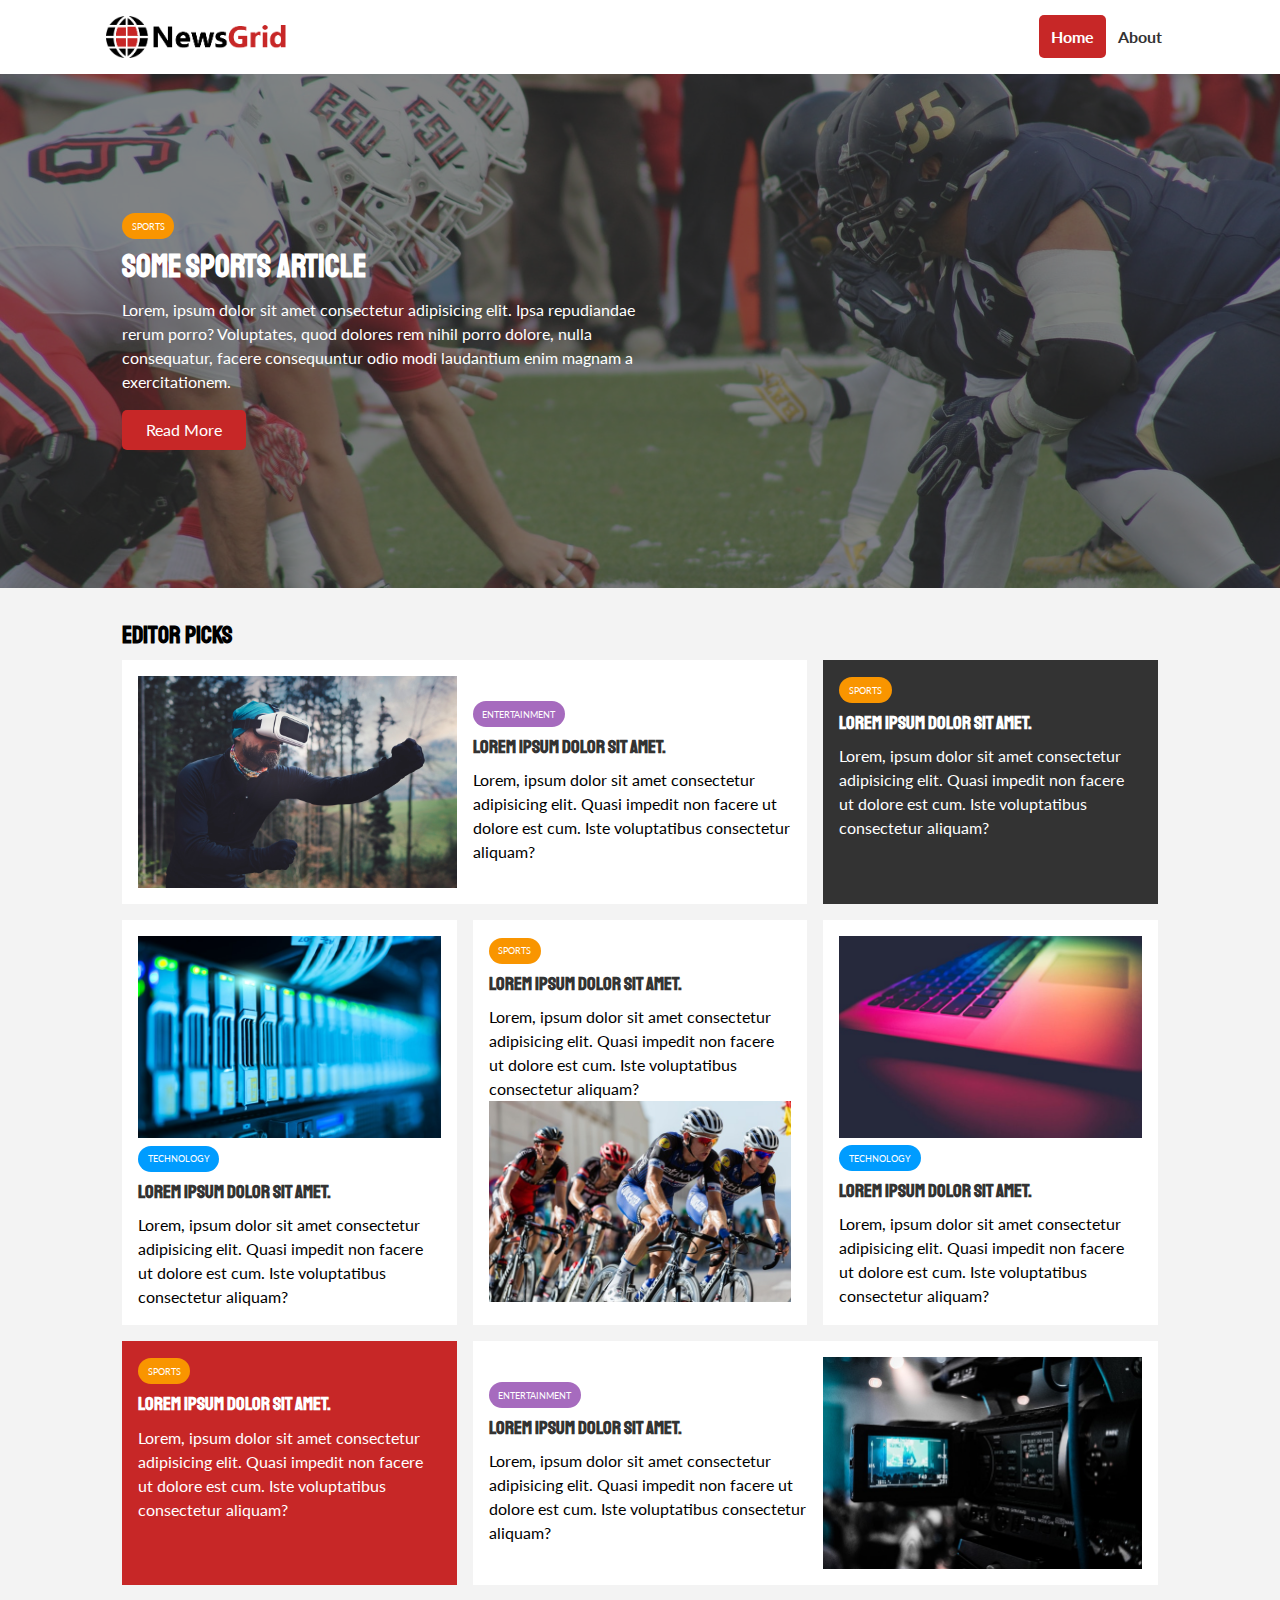
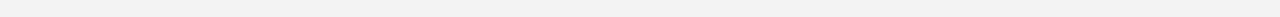
==== index.html @ 5ffb2bb6 "Initial Commit" ====
<!DOCTYPE html>
<html lang="en">
  <head>
    <meta charset="UTF-8" />
    <meta name="viewport" content="width=device-width, initial-scale=1.0" />
    <meta http-equiv="X-UA-Compatible" content="ie=edge" />
    <link
      rel="stylesheet"
      href="https://use.fontawesome.com/releases/v5.7.1/css/all.css"
      integrity="sha384-fnmOCqbTlWIlj8LyTjo7mOUStjsKC4pOpQbqyi7RrhN7udi9RwhKkMHpvLbHG9Sr"
      crossorigin="anonymous"
    />
    <link
      href="https://fonts.googleapis.com/css?family=Lato|Staatliches"
      rel="stylesheet"
    />
    <link rel="stylesheet" href="style/style.css" />
    <link
      rel="stylesheet"
      media="screen and (max-width: 768px)"
      href="style/mobile.css"
    />
    <link rel="shortcut icon" type="image/x-icon" href="favicon.ico" />
    <title>NewsGrid | Latest News</title>
  </head>
  <body>
    <!-- Navigation Bar -->
    <nav id="main-nav">
      <div class="container">
        <img src="img/logo.png" alt="NewsGrid" class="logo" />
        <div class="social">
          <a href="http://facebook.com" target="_blank"
            ><i class="fab fa-facebook fa-2x"></i
          ></a>
          <a href="http://twitter.com" target="_blank"
            ><i class="fab fa-twitter fa-2x"></i
          ></a>
          <a href="http://instagram.com" target="_blank"
            ><i class="fab fa-instagram fa-2x"></i
          ></a>
          <a href="http://github.com" target="_blank"
            ><i class="fab fa-github fa-2x"></i
          ></a>
        </div>

        <ul>
          <li><a class="current" href="index.html">Home</a></li>
          <li><a href="about.html">About</a></li>
        </ul>
      </div>
    </nav>

    <!-- Showcase -->
    <header id="showcase">
      <div class="container">
        <div class="showcase-container">
          <div class="showcase-content">
            <div class="category category-sports">Sports</div>
            <h1>Some Sports Article</h1>
            <p>
              Lorem, ipsum dolor sit amet consectetur adipisicing elit. Ipsa
              repudiandae rerum porro? Voluptates, quod dolores rem nihil porro
              dolore, nulla consequatur, facere consequuntur odio modi
              laudantium enim magnam a exercitationem.
            </p>
            <a href="article.html" class="btn btn-primary">Read More</a>
          </div>
        </div>
      </div>
    </header>

    <!-- Home Articles -->
    <section id="home-articles" class="py-2">
      <div class="container">
        <h2>Editor Picks</h2>
        <div class="articles-container">
          <article class="card">
            <img src="img/articles/ent1.jpg" alt="" />
            <div>
              <div class="category category-ent">Entertainment</div>
              <div>
                <h3>
                  <a href="article.html">Lorem ipsum dolor sit amet. </a>
                </h3>
                <p>
                  Lorem, ipsum dolor sit amet consectetur adipisicing elit.
                  Quasi impedit non facere ut dolore est cum. Iste voluptatibus
                  consectetur aliquam?
                </p>
              </div>
            </div>
          </article>
          <article class="card bg-dark">
            <div class="category category-sports">Sports</div>
            <div>
              <h3>
                <a href="article.html">Lorem ipsum dolor sit amet. </a>
              </h3>
              <p>
                Lorem, ipsum dolor sit amet consectetur adipisicing elit. Quasi
                impedit non facere ut dolore est cum. Iste voluptatibus
                consectetur aliquam?
              </p>
            </div>
          </article>
          <article class="card">
            <img src="img/articles/tech1.jpg" alt="" />
            <div class="category category-tech">Technology</div>
            <div>
              <h3>
                <a href="article.html">Lorem ipsum dolor sit amet. </a>
              </h3>
              <p>
                Lorem, ipsum dolor sit amet consectetur adipisicing elit. Quasi
                impedit non facere ut dolore est cum. Iste voluptatibus
                consectetur aliquam?
              </p>
            </div>
          </article>
          <article class="card">
            <div class="category category-sports">Sports</div>
            <div>
              <h3>
                <a href="article.html">Lorem ipsum dolor sit amet. </a>
              </h3>
              <p>
                Lorem, ipsum dolor sit amet consectetur adipisicing elit. Quasi
                impedit non facere ut dolore est cum. Iste voluptatibus
                consectetur aliquam?
              </p>
              <img src="img/articles/sports1.jpg" alt="" />
            </div>
          </article>
          <article class="card">
            <img src="img/articles/tech2.jpg" alt="" />
            <div class="category category-tech">Technology</div>
            <div>
              <h3>
                <a href="article.html">Lorem ipsum dolor sit amet. </a>
              </h3>
              <p>
                Lorem, ipsum dolor sit amet consectetur adipisicing elit. Quasi
                impedit non facere ut dolore est cum. Iste voluptatibus
                consectetur aliquam?
              </p>
            </div>
          </article>
          <article class="card bg-primary">
            <div class="category category-sports">Sports</div>
            <div>
              <h3>
                <a href="article.html">Lorem ipsum dolor sit amet. </a>
              </h3>
              <p>
                Lorem, ipsum dolor sit amet consectetur adipisicing elit. Quasi
                impedit non facere ut dolore est cum. Iste voluptatibus
                consectetur aliquam?
              </p>
            </div>
          </article>
          <article class="card">
            <div>
              <div class="category category-ent">Entertainment</div>
              <div>
                <h3>
                  <a href="article.html">Lorem ipsum dolor sit amet. </a>
                </h3>
                <p>
                  Lorem, ipsum dolor sit amet consectetur adipisicing elit.
                  Quasi impedit non facere ut dolore est cum. Iste voluptatibus
                  consectetur aliquam?
                </p>
              </div>
            </div>
            <img src="img/articles/ent2.jpg" alt="" />
          </article>
        </div>
      </div>
    </section>
  </body>
</html>
---- style/style.css ----
:root {
  --primary-color: #c72727;
  --secondary-color: #f99500;
  --light-color: #f3f3f3;
  --dark-color: #333;
  --max-width: 1100px;
  --trans-speed: all 0.3s ease-in-out;
}

.category {
  --sports-color: #f99500;
  --ent-color: #a66bbe;
  --tech-color: #009cff;
}

* {
  margin: 0;
  padding: 0;
  box-sizing: border-box;
}

body {
  font-family: "Lato", sans-serif;
  line-height: 1.5;
  background: var(--light-color);
}

a {
  color: var(--dark-color);
  text-decoration: none;
}

ul {
  list-style: none;
}

img {
  width: 100%;
}

h1,
h2,
h3,
h4,
h5,
h6 {
  font-family: "staatliches", cursive;
  margin-bottom: 0.55rem;
  line-height: 1.3;
}

/* Utility */
.container {
  max-width: var(--max-width);
  margin: auto;
  padding: 0 2rem;
  overflow: hidden;
}

.category {
  display: inline-block;
  color: #fff;
  font-size: 0.55rem;
  text-transform: uppercase;
  padding: 0.4rem 0.6rem;
  border-radius: 15px;
  margin-bottom: 0.5rem;
}

.category-sports {
  background: var(--sports-color);
}
.category-ent {
  background: var(--ent-color);
}
.category-tech {
  background: var(--tech-color);
}

.btn {
  display: inline-block;
  border: none;
  background: var(--dark-color);
  color: #fff;
  padding: 0.5rem 1.5rem;
  border-radius: 5px;
  transition: all 0.5s ease-in-out;
}

.btn-light {
  background: var(--light-color);
}
.btn-primary {
  background: var(--primary-color);
}
.btn-secondary {
  background: var(--secondary-color);
}

.btn:hover {
  opacity: 0.8;
}

.card {
  background: #fff;
  padding: 1rem;
}

.btn-block {
  display: block;
  width: 100%;
  text-align: center;
}

.bg-dark {
  background: var(--dark-color);
  color: #fff;
}
.bg-primary {
  background: var(--primary-color);
  color: #fff;
}
.bg-secondary {
  background: var(--secondary-color);
  color: #fff;
}

.bg-dark h1,
.bg-dark h2,
.bg-dark h3,
.bg-dark a,
.bg-primary h1,
.bg-primary h2,
.bg-primary h3,
.bg-primary a,
.bg-secondary h1,
.bg-secondary h2,
.bg-secondary h3,
.bg-secondary a {
  color: #fff;
}

.py-1 {
  padding: 1.5rem 0;
}
.py-2 {
  padding: 2rem 0;
}
.py-3 {
  padding: 3rem 0;
}

.p-1 {
  padding: 1.5rem;
}
.p-2 {
  padding: 2rem;
}
.p-3 {
  padding: 3rem;
}

/* Navigation */
#main-nav {
  background: #fff;
  position: sticky;
  top: 0;
  z-index: 2;
}

#main-nav .container {
  display: grid;
  grid-template-columns: 6fr 3fr 2fr;
  padding: 1rem;
  align-items: center;
}

#main-nav .logo {
  width: 180px;
}

#main-nav ul {
  justify-self: end;
  display: flex;
}

#main-nav ul li a {
  padding: 0.75rem;
  font-weight: bold;
  transition: var(--trans-speed);
}

#main-nav ul li a.current {
  background: var(--primary-color);
  color: #fff;
  border-radius: 5px;
}

#main-nav ul li a:hover {
  background: var(--light-color);
  color: var(--primary-color);
}

#main-nav .social {
  justify-self: center;
}

#main-nav .social i {
  color: #777;
  margin-right: 0.7rem;
  transition: var(--trans-speed);
}

#main-nav .social i:hover {
  color: var(--primary-color);
  border-bottom: var(--primary-color) 1px dotted;
}

/* Showcase */
#showcase {
  color: #fff;
  background: #333;
  padding: 2rem;
  position: relative;
}

#showcase:before {
  content: "";
  background: url(../img/featured.jpg) no-repeat center center/cover;
  position: absolute;
  top: 0;
  left: 0;
  width: 100%;
  height: 100%;
  opacity: 0.4;
}

#showcase .showcase-container {
  display: grid;
  grid-template-columns: repeat(2, 1fr);
  justify-content: center;
  align-items: center;
  height: 50vh;
}

#showcase .showcase-content {
  z-index: 1;
}

#showcase .showcase-content p {
  margin-bottom: 1rem;
}

/* Home Articles */
#home-articles .articles-container {
  display: grid;
  grid-template-columns: repeat(3, 1fr);
  grid-gap: 1rem;
}

#home-articles .articles-container > *:first-child,
#home-articles .articles-container > *:last-child {
  display: grid;
  grid-template-columns: repeat(2, 1fr);
  grid-gap: 1rem;
  align-items: center;
  grid-column: 1 / span 2;
}

#home-articles .articles-container > *:last-child {
  grid-column: 2 / span 2;
}
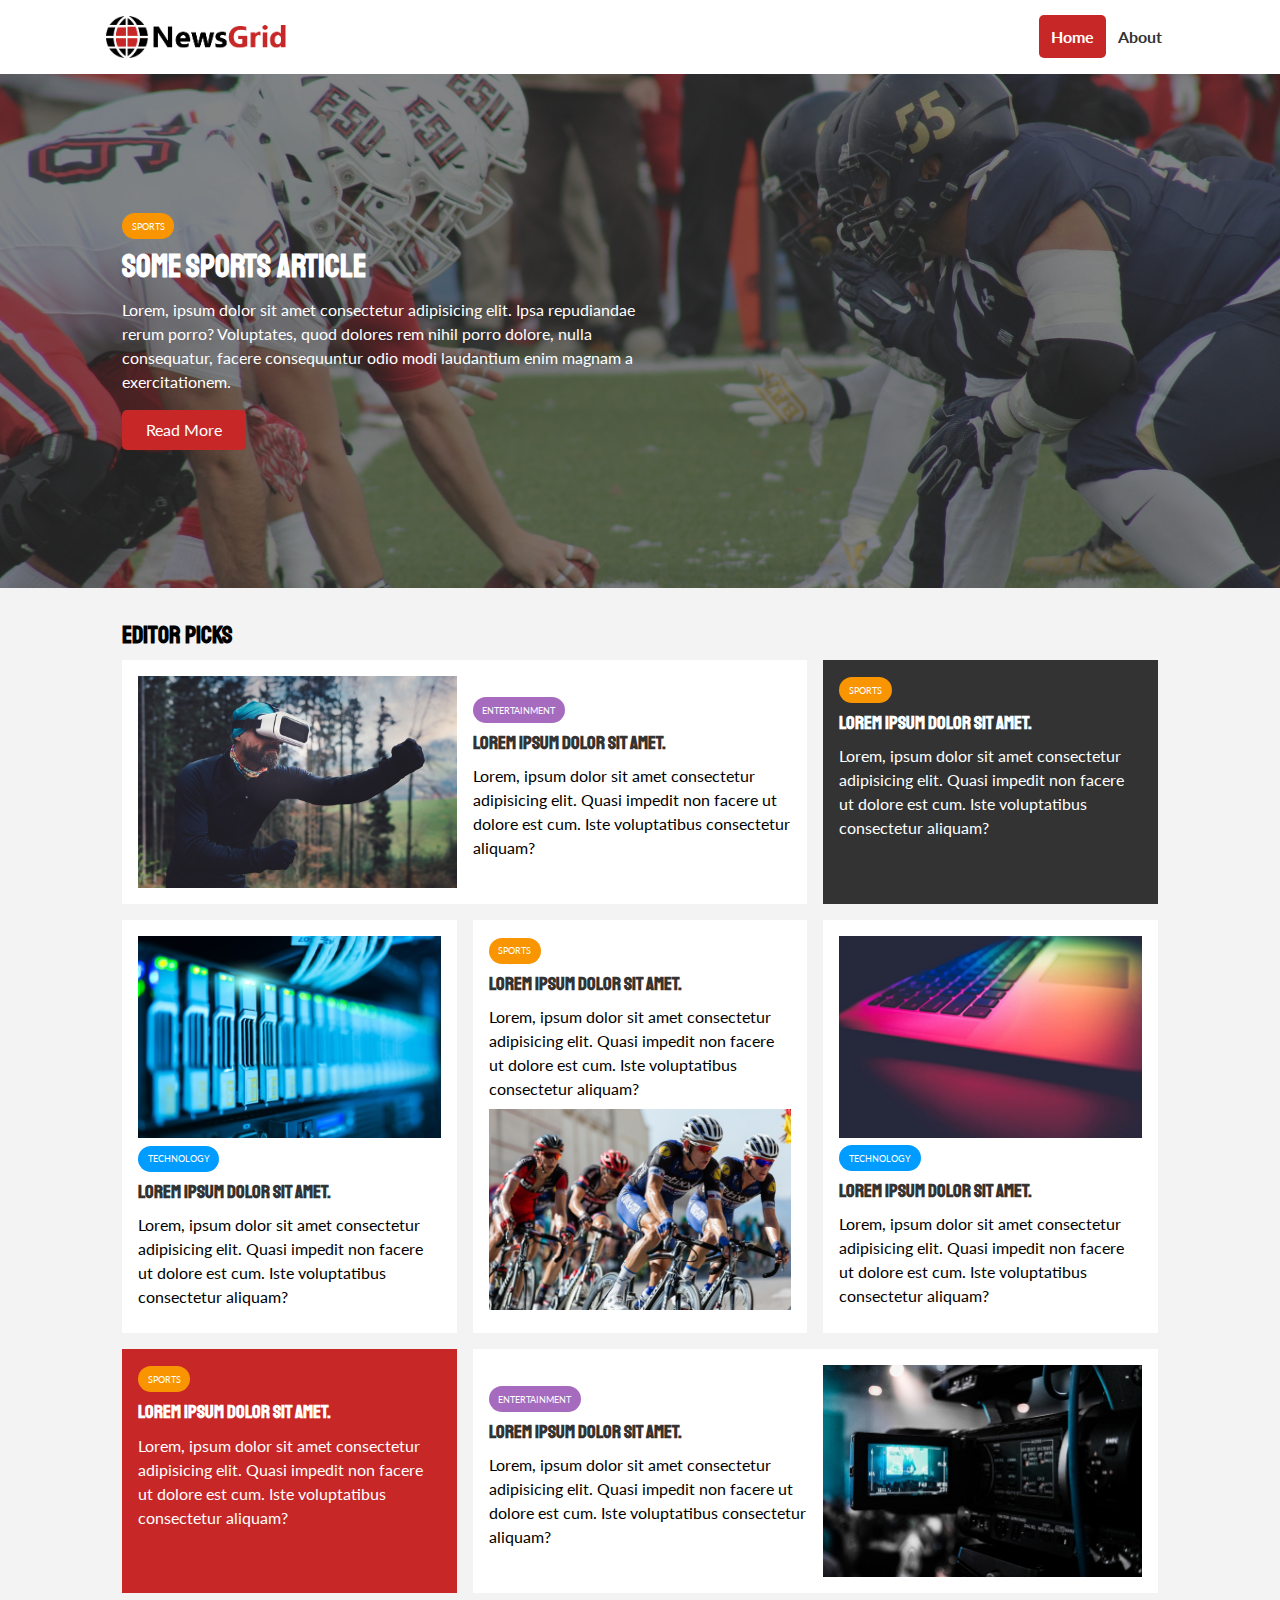
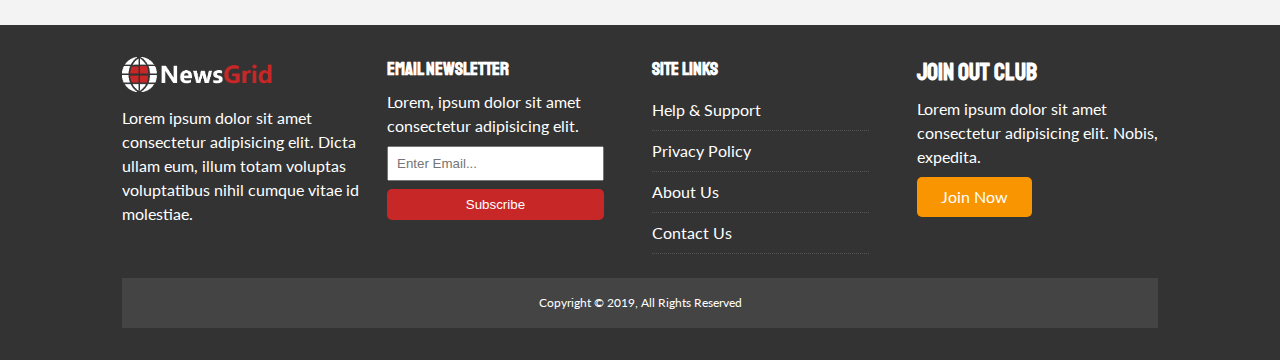
==== commit f1382a0d: "Index page, about page and article page done" ====
--- a/index.html
+++ b/index.html
@@ -177,5 +177,42 @@
         </div>
       </div>
     </section>
+
+    <!-- Footer -->
+    <footer id="main-footer" class="py-2">
+      <div class="container footer-container">
+        <div>
+          <img src="img/logo_light.png" alt="Newsgrid">
+          <p>Lorem ipsum dolor sit amet consectetur adipisicing elit. Dicta ullam eum, illum totam voluptas voluptatibus nihil cumque vitae id molestiae.</p>
+        </div>
+        <div>
+          <h3>Email Newsletter</h3>
+          <p>Lorem, ipsum dolor sit amet consectetur adipisicing elit.</p>
+          <form>
+            <input type="email" placeholder="Enter Email...">
+            <input type="submit" value="Subscribe" class="btn btn-primary">
+          </form>
+        </div>
+        <div>
+          <h3>Site Links</h3>
+          <ul class="list">
+            <li><a href="#">Help & Support</a></li>
+            <li><a href="#">Privacy Policy</a></li>
+            <li><a href="#">About Us</a></li>
+            <li><a href="#">Contact Us</a></li>
+          </ul>
+        </div>
+        <div>
+          <h2>Join Out Club</h2>
+          <p>Lorem ipsum dolor sit amet consectetur adipisicing elit. Nobis, expedita.</p>
+          <a href="#" class="btn btn-secondary">Join Now</a>
+        </div>
+        <div>
+          <p>
+            Copyright &copy; 2019, All Rights Reserved
+          </p>
+        </div>
+      </div>
+    </footer>
   </body>
 </html>
--- a/style/style.css
+++ b/style/style.css
@@ -47,6 +47,10 @@
   font-family: "staatliches", cursive;
   margin-bottom: 0.55rem;
   line-height: 1.3;
+}
+
+p {
+  margin: .5rem 0;
 }
 
 /* Utility */
@@ -160,6 +164,34 @@
   padding: 3rem;
 }
 
+.l-heading {
+  font-size: 3rem;
+}
+
+.list li {
+  padding: .5rem 0;
+  list-style: none;
+  border-bottom: #555 dotted 1px;
+  width: 90%;
+  transition: all 0.3s ease-in-out;
+}
+
+.list li a:hover {
+  color: var(--primary-color) !important;
+}
+
+/* Inner Page Grid Container */
+.page-container {
+  display: grid;
+  grid-template-columns: 5fr 2fr;
+  margin: 2rem 0;
+  grid-gap: 1.5rem;
+}
+
+.page-container > *:first-child {
+  grid-row: 1 / span 3;
+}
+
 /* Navigation */
 #main-nav {
   background: #fff;
@@ -270,3 +302,54 @@
 #home-articles .articles-container > *:last-child {
   grid-column: 2 / span 2;
 }
+
+/* Article */
+#article .meta {
+  display: flex; 
+  justify-content: space-between;
+  align-items: center;
+  background: #eee;
+  padding: 0.5rem;
+}
+
+#article .meta .category {
+  margin-top: 0.4rem;
+}
+
+/* Footer */
+#main-footer {
+  background: var(--dark-color);
+  color: #fff;
+}
+
+#main-footer img {
+  width: 150px;
+}
+
+#main-footer a {
+  color: #fff;
+}
+
+#main-footer .footer-container {
+  display: grid;
+  grid-template-columns: repeat(4, 1fr);
+  grid-gap: 1.5rem;
+}
+
+#main-footer .footer-container > *:last-child {
+  background: #444;
+  grid-column: 1 / span 4;
+  padding: .5rem;
+  text-align: center;
+  font-size: 0.75rem;
+}
+
+#main-footer .footer-container input[type='email'] {
+  width: 90%;
+  padding: 0.5rem;
+  margin-bottom: .5rem;
+}
+
+#main-footer .footer-container input[type='submit'] {
+  width: 90%;
+}
